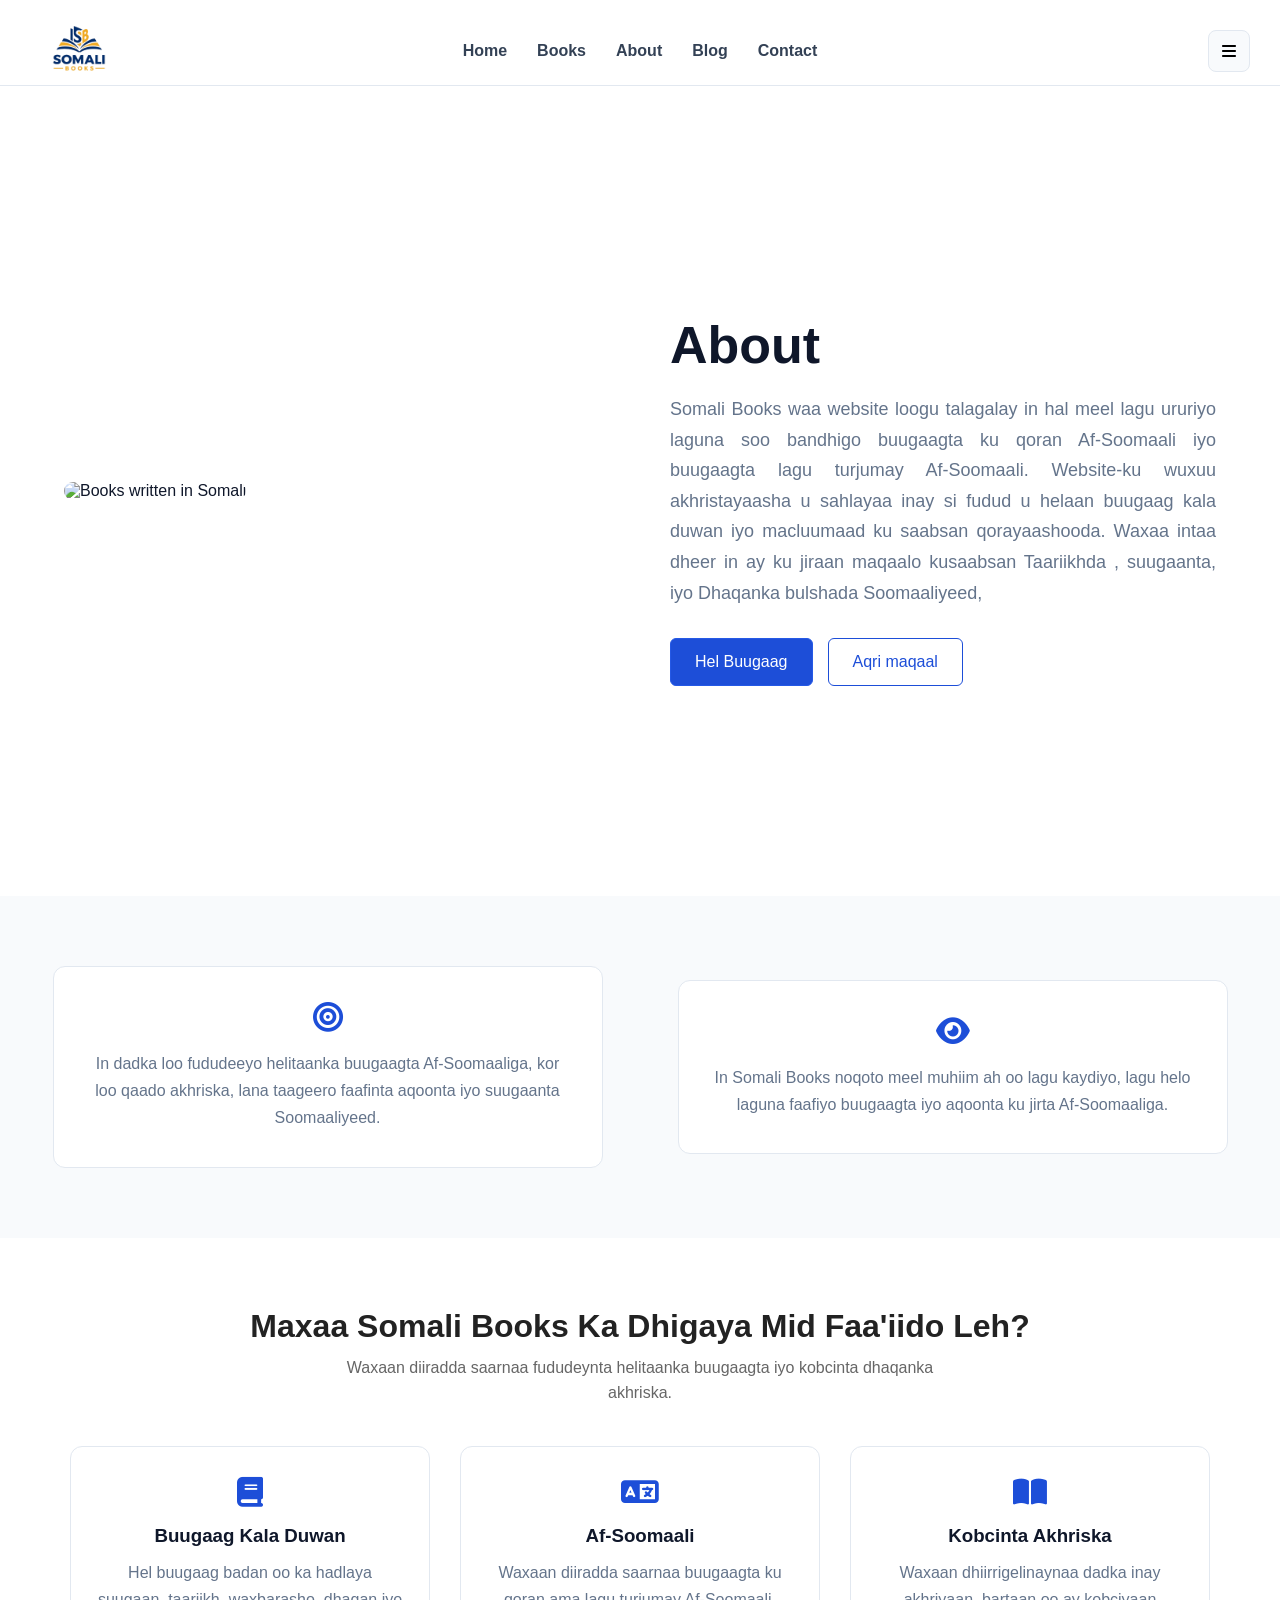
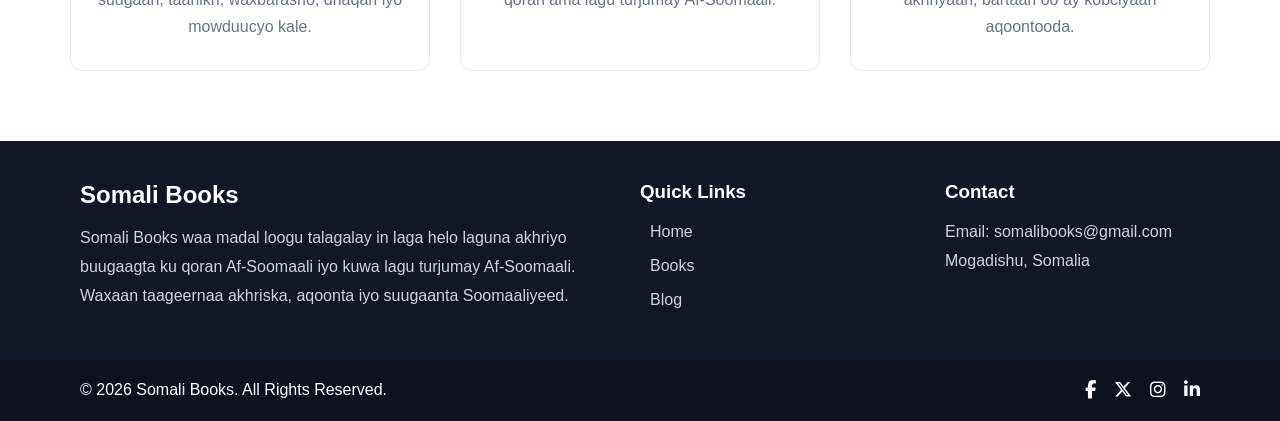
==== Pages/about.html @ 1bd39318 "done" ====
<!DOCTYPE html>
<html lang="en">
<head>
    <meta charset="UTF-8">
    <meta name="viewport" content="width=device-width, initial-scale=1.0">
    <title>Somali Books | About</title>
    <link rel="stylesheet" href="/Styles/styles.css">
    <link rel="stylesheet" href="/Styles/about.css">
    <link
        rel="stylesheet"
        href="https://cdnjs.cloudflare.com/ajax/libs/font-awesome/6.5.2/css/all.min.css"
    >
</head>
<body>
    <header class="header">
        <nav class="navbar">
            <div class="nav-logo">
                <a href="../index.html">
                    <img 
                        src="../uploads/logo-removebg-preview.png" 
                        alt="Somali Books Logo"
                    >
                </a>
            </div>
            <ul class="nav-links">
                <li><a href="../index.html">Home</a></li>
                <li><a href="./books.html">Books</a></li>
                <li><a href="./about.html">About</a></li>
                <li><a href="./blog.html">Blog</a></li>
                <li><a href="./contact.html">Contact</a></li>
            </ul>
            <div class="nav-actions">
                <button class="menu-btn">
                    <img 
                        src="../uploads/bars-solid-full.svg" 
                        alt="Menu"
                    >
                </button>
            </div>
        </nav>
    </header>

    <section class="hero">
            <div class="hero-image">
                <img
                    src="https://images.unsplash.com/photo-1610500795224-fb86b02926d7?w=500&auto=format&fit=crop&q=60&ixlib=rb-4.1.0&ixid=M3wxMjA3fDB8MHxzZWFyY2h8MXx8U29tYWxpJTIwYm9va3N8ZW58MHx8MHx8fDA%3D"
                    alt="Books written in Somali"
                >
            </div>
            <div class="hero-content">
                <h1>About</h1>
                <p>
                        Somali Books waa website loogu talagalay in hal meel
                        lagu ururiyo laguna soo bandhigo buugaagta ku qoran
                        Af-Soomaali iyo buugaagta lagu turjumay Af-Soomaali.
                        Website-ku wuxuu akhristayaasha u sahlayaa inay si
                        fudud u helaan buugaag kala duwan iyo macluumaad
                        ku saabsan qorayaashooda.
                        Waxaa intaa dheer in ay ku jiraan maqaalo kusaabsan Taariikhda , suugaanta, iyo Dhaqanka bulshada Soomaaliyeed,
                </p>
                <div class="hero-buttons">
                    <a href="/Pages/books.html" class="primary-btn">Hel Buugaag</a>
                    <a href="/Pages/blog.html" class="secondary-btn">Aqri maqaal</a>
                </div>
            </div>
    </section>

    <section class="mission-section">
        <div class="mission-card">
            <i class="fa-solid fa-bullseye"></i>
            <p>
                In dadka loo fududeeyo helitaanka buugaagta
                Af-Soomaaliga, kor loo qaado akhriska, lana taageero
                faafinta aqoonta iyo suugaanta Soomaaliyeed.
            </p>
        </div>
        <div class="mission-card">
            <i class="fa-solid fa-eye"></i>
            <p>
                In Somali Books noqoto meel muhiim ah oo lagu
                kaydiyo, lagu helo laguna faafiyo buugaagta iyo
                aqoonta ku jirta Af-Soomaaliga.
            </p>
        </div>
    </section>

    <section class="why-section">
        <div class="section-header">
            <h2>
                Maxaa Somali Books
                Ka Dhigaya Mid Faa'iido Leh?
            </h2>
            <p>
                Waxaan diiradda saarnaa fududeynta helitaanka
                buugaagta iyo kobcinta dhaqanka akhriska.
            </p>
        </div>
        <div class="why-container">
            <div class="why-card">
                <i class="fa-solid fa-book"></i>
                <h3>Buugaag Kala Duwan</h3>
                <p>
                    Hel buugaag badan oo ka hadlaya suugaan, taariikh,
                    waxbarasho, dhaqan iyo mowduucyo kale.
                </p>
            </div>
            <div class="why-card">
                <i class="fa-solid fa-language"></i>
                <h3>Af-Soomaali</h3>
                <p>
                    Waxaan diiradda saarnaa buugaagta ku qoran
                    ama lagu turjumay Af-Soomaali.
                </p>
            </div>
            <div class="why-card">
                <i class="fa-solid fa-book-open"></i>
                <h3>Kobcinta Akhriska</h3>
                <p>
                    Waxaan dhiirrigelinaynaa dadka inay akhriyaan,
                    bartaan oo ay kobciyaan aqoontooda.
                </p>
            </div>
        </div>
    </section>

    <footer>
    <section class="footer">
            <div class="description">
                <h2>Somali Books</h2>
                <p>
                    Somali Books waa madal loogu talagalay in laga
                    helo laguna akhriyo buugaagta ku qoran Af-Soomaali
                    iyo kuwa lagu turjumay Af-Soomaali. Waxaan taageernaa
                    akhriska, aqoonta iyo suugaanta Soomaaliyeed.
                </p>
            </div>
            <div class="quick-links">
                <h3>Quick Links</h3>
                <ul>
                    <li><a href="../index.html">Home</a></li>
                    <li><a href="./books.html">Books</a></li>
                    <li><a href="./blog.html">Blog</a></li>
                </ul>
            </div>
            <div class="footer-contact">
                <h3>Contact</h3>
                <p>Email: somalibooks@gmail.com</p>
                <p>Mogadishu, Somalia</p>
            </div>
        </section>

        <div class="footer-bottom">
            <p>© 2026 Somali Books. All Rights Reserved.</p>
            <div class="social-icons">
                <a href="https://www.facebook.com/share/14qLjzrGoaF/"><i class="fa-brands fa-facebook-f"></i> </a>
                <a href="https://x.com/AxmedXasan73296"><i class="fa-brands fa-x-twitter"></i></a>
                <a href="https://www.instagram.com/ahmedhassan.ali.33886?stkn=MXI5eDBrMzh6ZTVkNg=="><i class="fa-brands fa-instagram"></i></a>
                <a href="https://www.linkedin.com/in/axmed-xasan-296719392?utm_source=share_via&utm_content=profile&utm_medium=member_android"><i class="fa-brands fa-linkedin-in"></i></a>
            </div>
        </div>
    </footer>

</body>
</html>
---- Styles/styles.css ----
* {
    margin: 0;
    padding: 0;
    box-sizing: border-box;
}

body {
    font-family: Arial, sans-serif;
    color: rgb(15, 23, 42);
    background-color: white;
}

a {
    text-decoration: none;
}

.header {
    background-color: white;
    border-bottom: 1px solid rgb(226, 232, 240);
    position: sticky;
    top: 0;
    z-index: 1000;
}

.navbar {
    width: 100%;
    height: 85px;
    padding: 0 30px;
    display: grid;
    grid-template-columns: 1fr 1fr 1fr;
    align-items: center;
}

.nav-logo {
    display: flex;
    align-items: center;
    justify-content: flex-start;
}

.nav-logo img {
    width: 24%;
}


.nav-links {
    display: flex;
    align-items: center;
    justify-content: center;
    gap: 30px;
    list-style: none;
}

.nav-links a {
    color: rgb(51, 65, 85);
    font-size: 16px;
    font-weight: 700;;
}

.nav-links a:hover { 
    color: rgb(29, 78, 216);
}

.nav-actions {
    display: flex;
    align-items: center;
    justify-content: flex-end;
}

.menu-btn {
    width: 42px;
    height: 42px;
    display: flex;
    align-items: center;
    justify-content: center;
    background-color: rgb(248, 250, 252);
    border: 1px solid rgb(226, 232, 240);
    border-radius: 8px;
    cursor: pointer;
}

.menu-btn img {
    width: 20px;
    height: 20px;
}

.menu-btn:hover {
    background-color: rgb(29, 78, 216);
}

.hero {
    width: 90vw;
    height: 90vh;
    margin: auto;
    display: flex;
    align-items: center;
    gap: 60px;
}

.hero-content,
.hero-image {
    width: 50%;
}

.hero-label,
.about-label,
.section-header span,
.testimonial-heading span {
    color: rgb(29, 78, 216);
    font-size: 14px;
    font-weight: bold;
    letter-spacing: 2px;
}

.hero h1 {
    margin: 18px 0;
    font-size: 52px;
    line-height: 1.2;
}

.hero h1 span {
    display: block;
    color: rgb(29, 78, 216);
}

.hero p {
    margin-bottom: 30px;
    color: rgb(100, 116, 139);
    font-size: 18px;
    line-height: 1.7;
}

.hero-buttons {
    display: flex;
    gap: 15px;
}

.primary-btn,
.secondary-btn,
.about-btn {
    padding: 14px 24px;
}

.secondary-btn {
    border: 1px solid rgb(29, 78, 216);
    color: rgb(29, 78, 216);
    border-radius: 6px;
}

.primary-btn {
    border: 1px solid rgb(37, 89, 230);
    background-color: rgb(29, 78, 216);
    border-radius: 6px;
    color: white;
}

.primary-btn:hover {
    background-color: rgb(30, 64, 175);
}

.secondary-btn:hover {
    color: black;
    background-color: whitesmoke;
}
.hero-image img {
    width: 100%;
    height: 400px;
    object-fit: cover;
    border-radius: 16px;
}

.featured-books {
    padding: 40px 8%;
    background-color: rgb(239, 246, 253);
}

.section-header {
    text-align: center;
    margin-bottom: 40px;
}

.section-header h2 {
    margin-bottom: 10px;
    font-size: 32px;
    color: rgb(34, 34, 34);
}

.section-header p {
    max-width: 600px;
    margin: auto;
    color: rgb(102, 102, 102);
    line-height: 1.6;
}

.books-grid {
    display: grid;
    grid-template-columns: repeat(4, 1fr);
    gap: 25px;
}

.book-card {
    background-color: white;
    border-radius: 12px;
}

.book-card img {
    display: block;
    width: 100%;
    height: 300px;
    object-fit: cover;
}

.book-content {
    padding: 20px;
}

.book-content h3 {
    margin-bottom: 7px;
    font-size: 20px;
    color: rgb(34, 34, 34);
}

.author {
    margin-bottom: 20px;
    color: rgb(119, 119, 119);
    font-size: 14px;
}

.book-bottom {
    display: flex;
    align-items: center;
    justify-content: space-between;
}

.price {
    font-size: 20px;
    font-weight: bold;
    color: rgb(34, 34, 34);
}

.buy-btn {
    padding: 9px 18px;
    background-color: #222;
    color: white;
    border-radius: 6px;
    font-size: 14px;
}

.buy-btn:hover {
    background-color: #444;
}

.view-all {
    margin-top: 40px;
    text-align: center;
}

.view-all a {
    padding: 13px 25px;
    border: 1px solid rgb(29, 78, 216);
    border-radius: 6px;
    color: rgb(29, 78, 216);
    font-weight: bold;
}

.view-all a:hover {
    background-color: rgb(29, 78, 216);
    color: white;
}

.testimonials {
    padding: 40px 30px;
    background-color: rgb(248, 250, 252);
    text-align: center;
}

.testimonial-heading {
    max-width: 650px;
    margin: auto;
}

.testimonial-container {
    max-width: 1200px;
    margin: 45px auto 0;
    display: grid;
    grid-template-columns: repeat(3, 1fr);
    gap: 30px;
}

.profile-card {
    padding: 30px 25px;
    background-color: white;
    border: 1px solid rgb(226, 232, 240);
    border-radius: 12px;
}

.profile-image {
    width: 100px;
    height: 100px;
    margin: auto;
}

.profile-image img {
    width: 100%;
    height: 100%;
    object-fit: cover;
    border: 4px solid rgb(219, 234, 254);
    border-radius: 50%;
}

.profile-card h3 {
    margin: 15px 0 7px;
}

.reader-role {
    margin-bottom: 18px;
    color: rgb(29, 78, 216);
    font-weight: bold;
}

.profile-card blockquote {
    color: rgb(100, 116, 139);
    line-height: 1.7;
}

.footer {
    padding: 40px 80px;
    display: grid;
    grid-template-columns: 2fr 1fr 1fr;
    gap: 50px;
    background-color: rgb(16, 23, 41);
    color: white;
}

.description {
    max-width: 550px;
}

.description h2 {
    margin-bottom: 15px;
}

.description p,
.footer-contact p,
.quick-links a {
    color: rgb(203, 213, 225);
    line-height: 1.8;
}

.quick-links h3,
.footer-contact h3 {
    margin-bottom: 15px;
}

.quick-links ul {
    list-style: none;
    padding-left: 10px;
}

.quick-links li {
    margin-bottom: 5px;
    
}

.quick-links a:hover {
    color: rgb(59, 130, 246);
}

.footer-bottom {
    padding: 20px 80px;
    display: flex;
    align-items: center;
    justify-content: space-between;
    background-color: rgb(12, 18, 30);
    color: white;
}

.social-icons {
    display: flex;
    gap: 18px;
}

.social-icons a {
    color: white;
    font-size: 18px;
}

.social-icons a:hover {
    color: rgb(59, 130, 246);
}


@media (max-width: 900px) {
    .hero {
        height: auto;
        padding: 80px 0;
        gap: 40px;
    }
    .hero h1 {
        font-size: 42px;
    }
    .books-grid,
    .testimonial-container {
        grid-template-columns: repeat(2, 1fr);
    }
    .footer {
        grid-template-columns: 1fr 1fr;
        padding: 50px 30px;
    }
}


@media (max-width: 768px) {
    .navbar {
        height: 70px;
        padding: 0 20px;
        grid-template-columns: 1fr 1fr;
    }
    .nav-links {
        display: none;
    }
    .nav-logo {
        justify-content: flex-start;
    }
    .nav-logo img {
        width: 125px;
        height: 50px;
    }
    .nav-actions {
        justify-content: flex-end;
    }
    .menu-btn {
        width: 40px;
        height: 40px;
    }
    .hero {
        width: 100%;
        padding: 60px 20px;
        flex-direction: column;
        text-align: center;
    }
    .hero-content,
    .hero-image {
        width: 100%;
    }
    .hero h1 {
        font-size: 34px;
    }
    .hero-buttons {
        justify-content: center;
    }
    .hero-image img {
        height: 300px;
    }
    .featured-books {
        padding: 50px 20px;
    }
    .books-grid,
    .testimonial-container {
        grid-template-columns: 1fr;
    }
    .section-header h2,
    .testimonial-heading h2 {
        font-size: 30px;
    }
    .footer {
        grid-template-columns: 1fr;
        padding: 50px 25px;
    }
    .footer-bottom {
        padding: 20px;
        flex-direction: column;
        gap: 15px;
        text-align: center;
    }
}

@media (max-width: 480px) {
    .hero h1 {
        font-size: 30px;
    }
    .hero p {
        font-size: 16px;
    }
    .hero-buttons {
        flex-direction: column;
    }
    .primary-btn,
    .secondary-btn,
    .about-btn {
        width: 100%;
        text-align: center;
    }
    .book-card img {
        height: 280px;
    }
    .section-header h2,
    .testimonial-heading h2 {
        font-size: 26px;
    }
}
---- Styles/about.css ----
.hero-content p{
    text-align: justify;
}
.about-intro {
    margin: auto;
    padding: 70px 40px;
    display: grid;
    grid-template-columns: 1fr 1fr;
    gap: 60px;
    align-items: center;
}

.about-intro p {
    font-size: 18px;
    line-height: 1.7;
    text-align: justify;
}

.about-intro .about-image img {
    width: 100%;
    height: 400px;
    object-fit: cover;
    border-radius: 14px;
}

.mission-section {
    padding: 70px 30px;
    background-color: rgb(248, 250, 252);
    display: grid;
    grid-template-columns: 1fr 1fr;
    gap: 30px;
}

.mission-card {
    max-width: 550px;
    padding: 35px;
    margin: auto;
    background-color: white;
    border: 1px solid rgb(226, 232, 240);
    border-radius: 12px;
    text-align: center;
}

.mission-card i,
.why-card i {
    margin-bottom: 18px;
    color: rgb(29, 78, 216);
    font-size: 30px;
}

.mission-card h2 {
    margin-bottom: 15px;
}

.mission-card p {
    color: rgb(100, 116, 139);
    line-height: 1.7;
}

.why-section {
    max-width: 1200px;
    margin: auto;
    padding: 70px 30px;
}

.why-container {
    display: grid;
    grid-template-columns: repeat(3, 1fr);
    gap: 30px;
}

.why-card {
    padding: 30px 25px;
    border: 1px solid rgb(226, 232, 240);
    border-radius: 12px;
    text-align: center;
}

.why-card h3 {
    margin-bottom: 12px;
}

.why-card p {
    color: #64748b;
    line-height: 1.7;
}


@media (max-width: 800px) {
    .about-intro,
    .mission-section {
        grid-template-columns: 1fr;
    }
    .why-container {
        grid-template-columns: 1fr 1fr;
    }
}

@media (max-width: 600px) {
    .about-hero h1 {
        font-size: 34px;
    }
    .about-intro,
    .mission-section,
    .why-section {
        padding: 50px 20px;
    }
    .why-container {
        grid-template-columns: 1fr;
    }
}
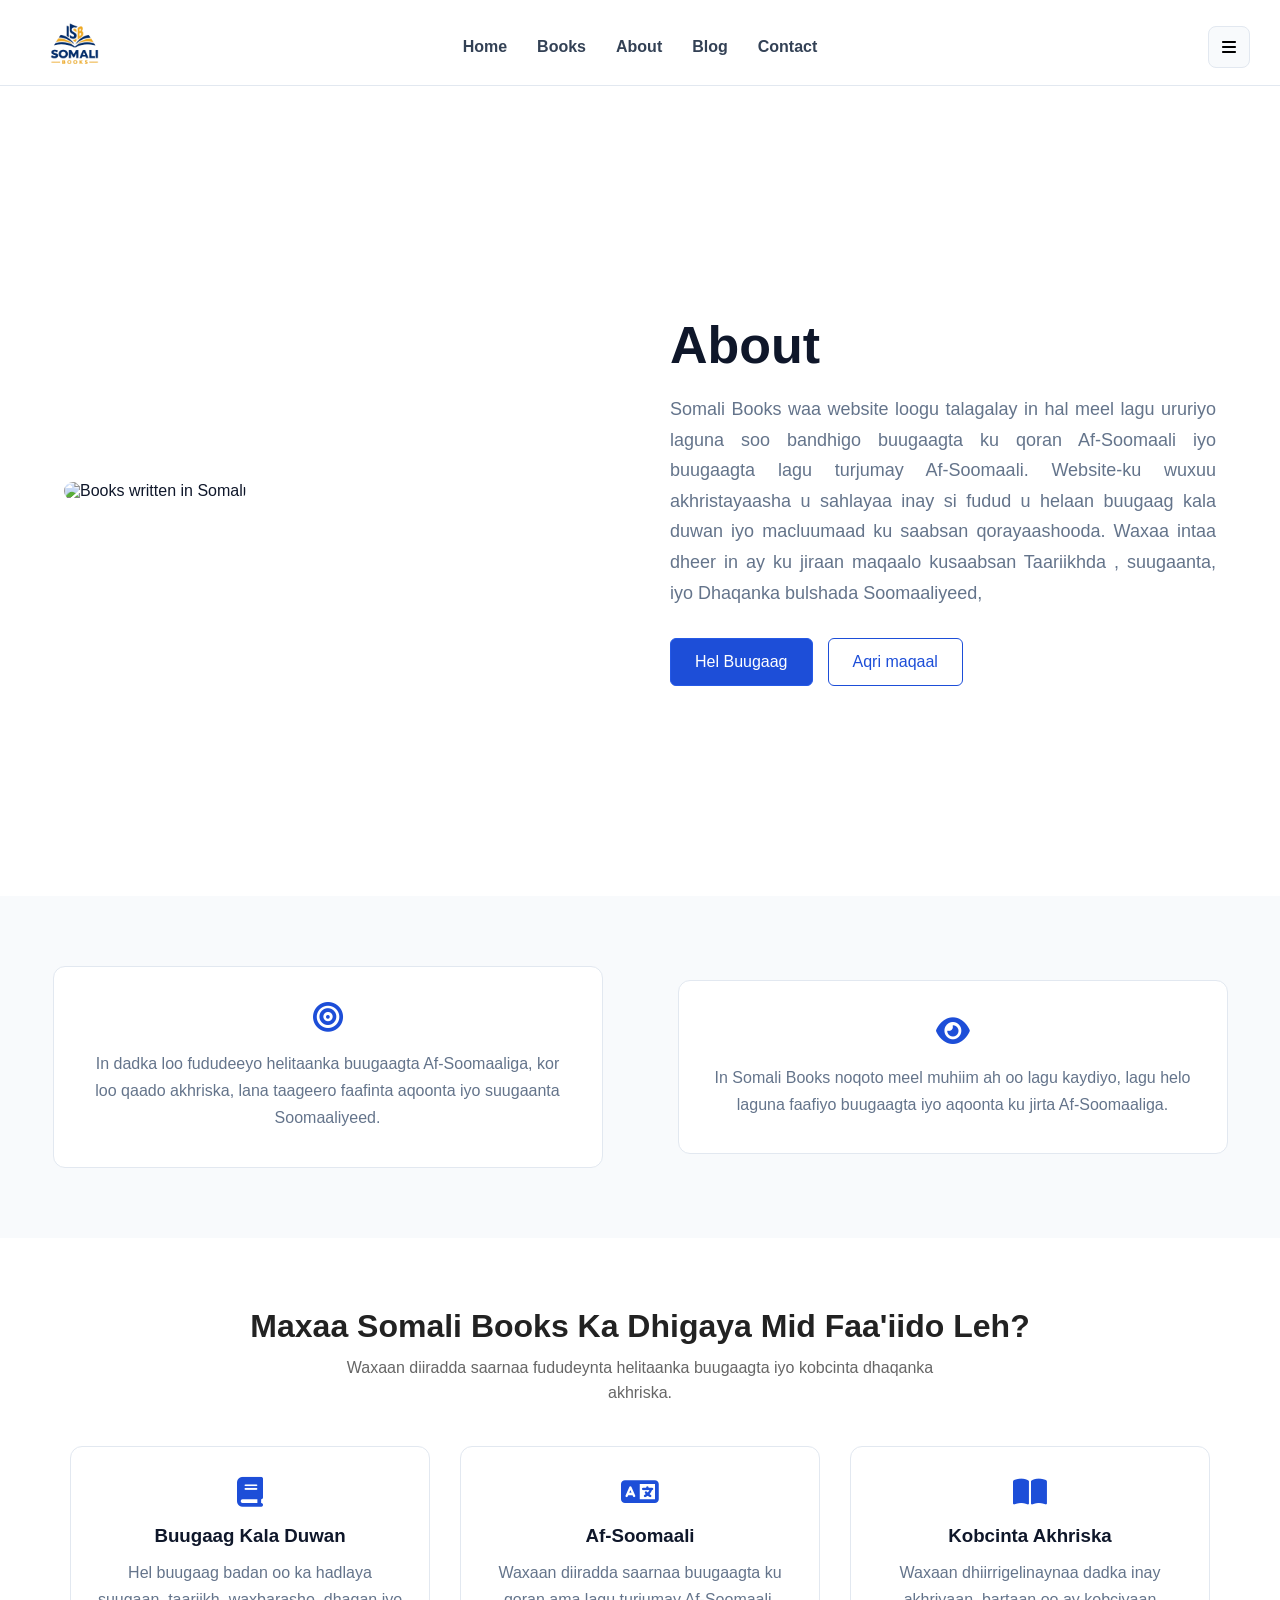
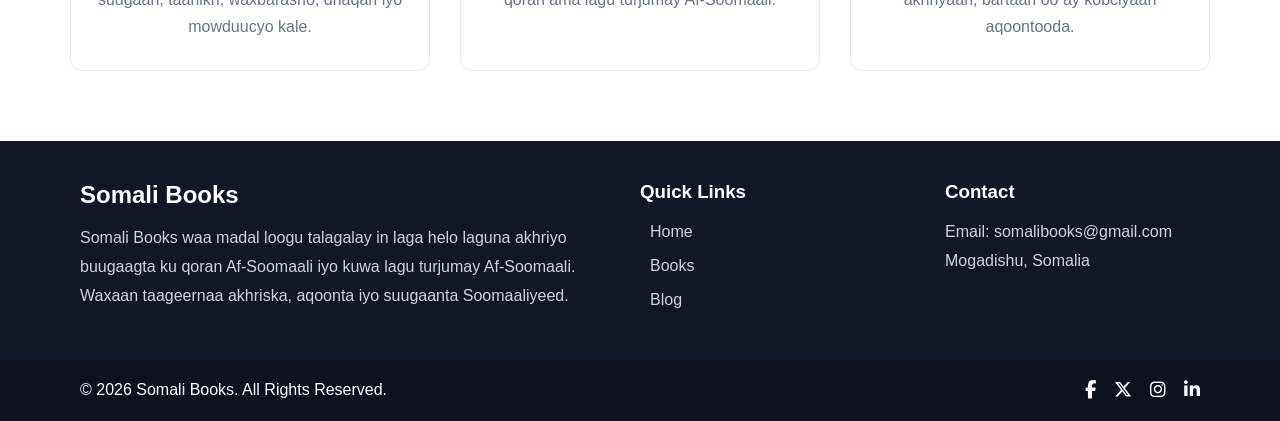
==== commit 13d85482: "done" ====
--- a/Pages/about.html
+++ b/Pages/about.html
@@ -4,8 +4,8 @@
     <meta charset="UTF-8">
     <meta name="viewport" content="width=device-width, initial-scale=1.0">
     <title>Somali Books | About</title>
-    <link rel="stylesheet" href="/Styles/styles.css">
-    <link rel="stylesheet" href="/Styles/about.css">
+    <link rel="stylesheet" href="../Styles/styles.css">
+    <link rel="stylesheet" href="../Styles/about.css">
     <link
         rel="stylesheet"
         href="https://cdnjs.cloudflare.com/ajax/libs/font-awesome/6.5.2/css/all.min.css"
@@ -59,8 +59,8 @@
                         Waxaa intaa dheer in ay ku jiraan maqaalo kusaabsan Taariikhda , suugaanta, iyo Dhaqanka bulshada Soomaaliyeed,
                 </p>
                 <div class="hero-buttons">
-                    <a href="/Pages/books.html" class="primary-btn">Hel Buugaag</a>
-                    <a href="/Pages/blog.html" class="secondary-btn">Aqri maqaal</a>
+                    <a href="../Pages/books.html" class="primary-btn">Hel Buugaag</a>
+                    <a href="../Pages/blog.html" class="secondary-btn">Aqri maqaal</a>
                 </div>
             </div>
     </section>
--- a/Styles/styles.css
+++ b/Styles/styles.css
@@ -38,7 +38,7 @@
 }
 
 .nav-logo img {
-    width: 24%;
+    width: 22%;
 }
 
 
